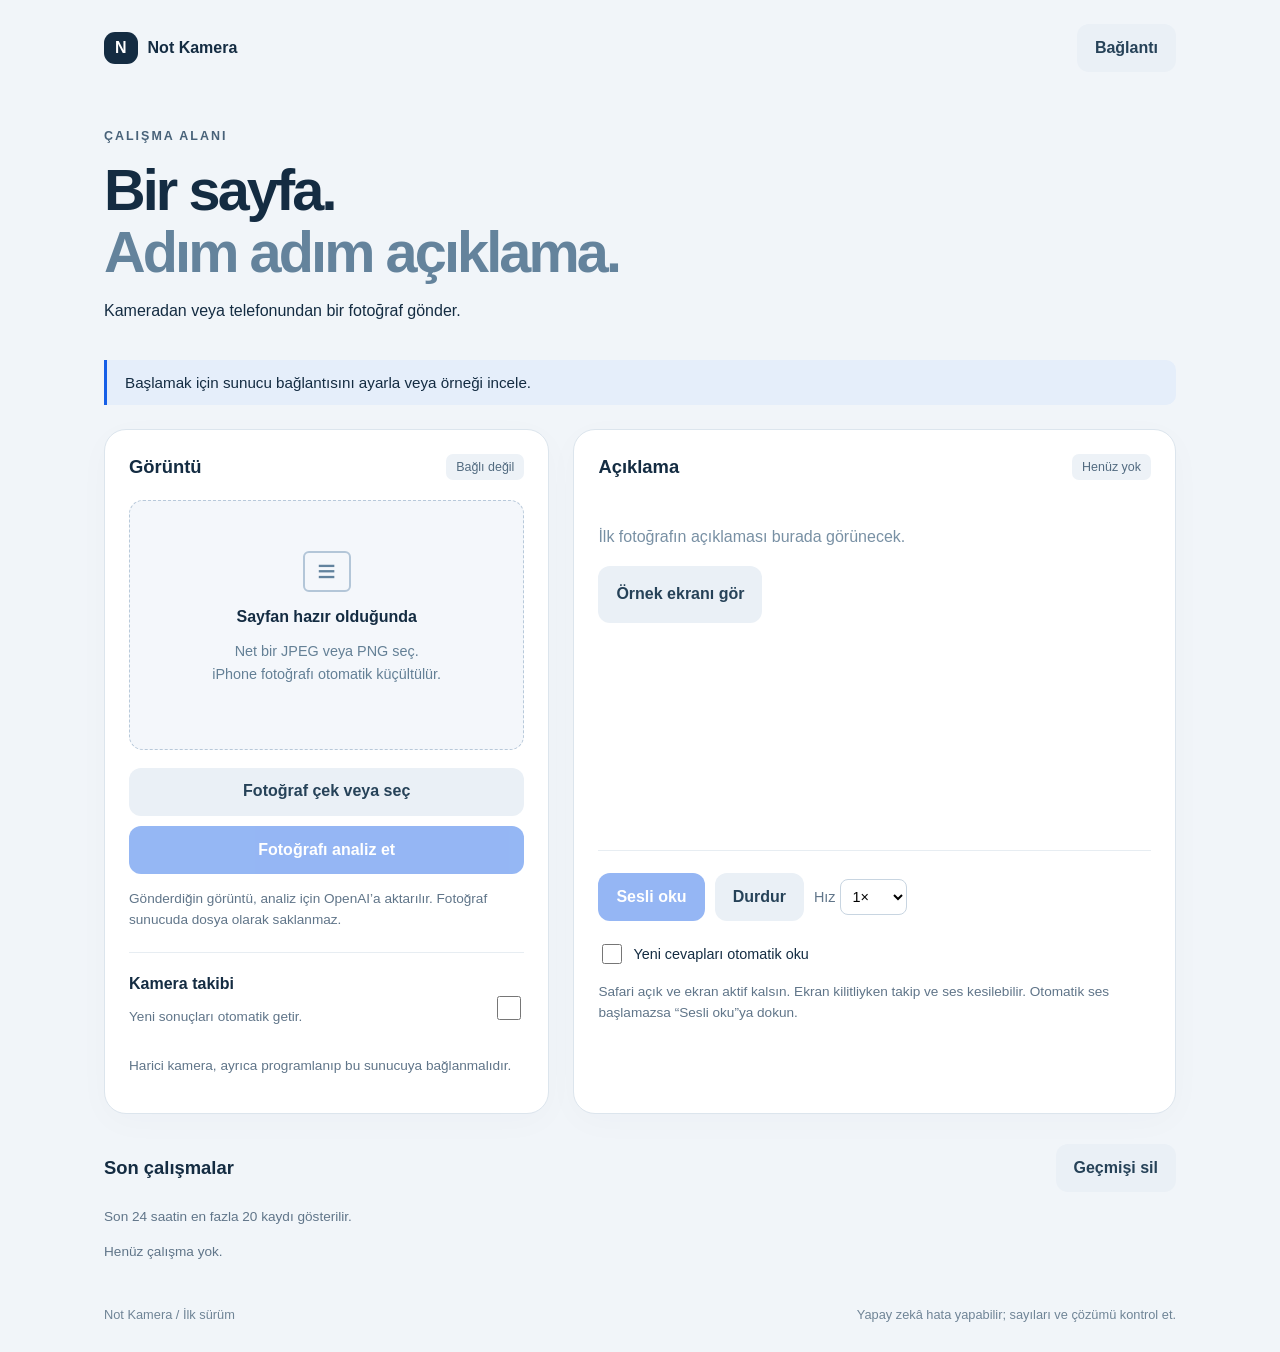
==== web/index.html @ 23bf0713 "Add OpenAI photo analysis and local e-paper phone bridge (0.2.0)" ====
<!doctype html>
<html lang="tr"><head><meta charset="utf-8"><meta name="viewport" content="width=device-width,initial-scale=1,viewport-fit=cover"><meta name="theme-color" content="#142c42"><meta name="apple-mobile-web-app-capable" content="yes"><title>Not Kamera · Çalışma alanı</title><link rel="stylesheet" href="style.css"><script src="app.js" defer></script></head>
<body><header><a class="brand" href="./"><span class="mark">N</span> Not Kamera</a><button id="settingsButton" class="quiet">Bağlantı</button></header>
<main><div class="intro"><span class="eyebrow">ÇALIŞMA ALANI</span><h1>Bir sayfa.<br><span>Adım adım açıklama.</span></h1><p>Kameradan veya telefonundan bir fotoğraf gönder.</p></div>
<div id="notice" role="status" aria-live="polite">Başlamak için sunucu bağlantısını ayarla veya örneği incele.</div>
<div class="grid"><section class="panel source"><div class="sectionhead"><h2>Görüntü</h2><span id="connectionBadge" class="badge">Bağlı değil</span></div><div class="preview" id="preview"><div id="placeholder"><div class="page-icon">≡</div><strong>Sayfan hazır olduğunda</strong><p>Net bir JPEG veya PNG seç.<br>iPhone fotoğrafı otomatik küçültülür.</p></div><img id="photo" alt="Seçilen çalışma sayfası" hidden></div>
<label class="filebutton" for="file">Fotoğraf çek veya seç</label><input id="file" type="file" accept="image/*" hidden><button id="send" disabled>Fotoğrafı analiz et</button><p class="caption">Gönderdiğin görüntü, analiz için OpenAI’a aktarılır. Fotoğraf sunucuda dosya olarak saklanmaz.</p><div class="divider"></div><div class="sectionhead"><div><h3>Kamera takibi</h3><p class="caption">Yeni sonuçları otomatik getir.</p></div><label class="switch"><input id="watch" type="checkbox" aria-label="Kamera sonuçlarını takip et"><span></span></label></div><p class="caption">Harici kamera, ayrıca programlanıp bu sunucuya bağlanmalıdır.</p></section>
<section class="panel result"><div class="sectionhead"><h2>Açıklama</h2><span id="resultBadge" class="badge">Henüz yok</span></div><div id="answer" class="answer" aria-live="polite"><p class="empty">İlk fotoğrafın açıklaması burada görünecek.</p><button class="quiet" id="demo">Örnek ekranı gör</button></div><div class="audio"><button id="speak" disabled>Sesli oku</button><button id="stop" class="quiet">Durdur</button><label>Hız <select id="rate"><option value="0.8">0,8×</option><option value="1" selected>1×</option><option value="1.2">1,2×</option></select></label></div><label class="check"><input id="autoSpeak" type="checkbox"> Yeni cevapları otomatik oku</label><p class="caption">Safari açık ve ekran aktif kalsın. Ekran kilitliyken takip ve ses kesilebilir. Otomatik ses başlamazsa “Sesli oku”ya dokun.</p></section></div>
<section class="history"><div class="sectionhead"><h2>Son çalışmalar</h2><button class="quiet" id="clear">Geçmişi sil</button></div><p class="caption">Son 24 saatin en fazla 20 kaydı gösterilir.</p><div id="historyList"><p class="caption">Henüz çalışma yok.</p></div></section><footer>Not Kamera / İlk sürüm <span>Yapay zekâ hata yapabilir; sayıları ve çözümü kontrol et.</span></footer></main>
<dialog id="settings"><form id="connectForm"><div class="sectionhead"><h2>Sunucu bağlantısı</h2><button type="button" id="close" class="quiet">Kapat</button></div><p>Kurulumdan sonra sana verilen HTTPS sunucu adresini ve uygulama erişim kodunu gir.</p><label>Sunucu adresi<input id="apiUrl" type="url" placeholder="https://api.ornek.com" required autocomplete="url"></label><label>Uygulama erişim kodu<input id="appToken" type="password" minlength="32" required autocomplete="off"></label><p class="caption">Buraya OpenAI API anahtarını yazma. Erişim kodu yalnızca bu sekmenin oturumunda saklanır.</p><button type="submit">Bağlan</button><button type="button" id="disconnect" class="quiet">Bağlantıyı kaldır</button></form></dialog>
</body></html>
---- web/style.css ----
:root{font-family:ui-sans-serif,-apple-system,BlinkMacSystemFont,"Segoe UI",sans-serif;color:#142c42;background:#f1f5f9;font-size:16px;color-scheme:light}*{box-sizing:border-box}body{margin:0}button,input,select{font:inherit}button,.filebutton{cursor:pointer;border:0;border-radius:12px;background:#165fe7;color:white;padding:14px 18px;font-weight:650;min-height:48px}button:disabled{opacity:.45;cursor:not-allowed}button:focus-visible,a:focus-visible,input:focus-visible,select:focus-visible{outline:3px solid #e8ac27;outline-offset:3px}.quiet{background:#eaf0f6;color:#264258}.brand{display:flex;align-items:center;gap:10px;color:inherit;text-decoration:none;font-weight:750}.mark{background:#142c42;color:#fff;padding:7px 11px;border-radius:11px}header{max-width:1120px;margin:auto;display:flex;justify-content:space-between;align-items:center;padding:24px}main{max-width:1120px;margin:auto;padding:12px 24px 30px}.intro{padding:18px 0 20px}.eyebrow{font-size:.78rem;font-weight:750;letter-spacing:.16em;color:#486279}h1{font-size:clamp(2.1rem,5vw,3.6rem);letter-spacing:-.05em;line-height:1.08;margin:15px 0}h1 span{color:#64839c}h2{font-size:1.15rem;margin:0}h3{font-size:1rem;margin:0}p{line-height:1.55}#notice{padding:14px 18px;border-left:3px solid #165fe7;background:#e5eefa;border-radius:0 10px 10px 0;margin-bottom:24px;font-size:.95rem}#notice.error{border-color:#b73535;background:#fff0ef;color:#912c2c}.grid{display:grid;grid-template-columns:.85fr 1.15fr;gap:24px}.panel{background:#fff;border:1px solid #dce5ed;border-radius:22px;padding:24px;box-shadow:0 8px 35px #142c4206}.sectionhead{display:flex;justify-content:space-between;align-items:center;gap:12px;margin-bottom:20px}.badge{font-size:.78rem;padding:6px 10px;border-radius:7px;background:#edf2f7;color:#526b80}.preview{height:250px;background:#f4f7fb;border:1px dashed #b8c9da;border-radius:14px;display:grid;place-items:center;text-align:center;overflow:hidden;margin-bottom:18px}.preview img{width:100%;height:100%;object-fit:contain}#placeholder p{font-size:.9rem;color:#648096}.page-icon{font-size:2rem;border:2px solid #b3c6d8;width:48px;margin:0 auto 16px;border-radius:6px;color:#62839e}.filebutton{display:block;text-align:center;background:#eaf0f6;color:#264258;margin-bottom:10px}#send{width:100%}.caption{font-size:.85rem;color:#607589;line-height:1.55}.divider{height:1px;background:#e7edf2;margin:22px 0}.source .sectionhead:last-of-type{margin-bottom:0}.switch input{width:24px;height:24px;accent-color:#165fe7}.answer{min-height:325px;white-space:pre-wrap;overflow-wrap:anywhere;line-height:1.8}.empty{color:#7890a4;white-space:normal;margin-top:45px}.audio{display:flex;gap:10px;align-items:center;flex-wrap:wrap;padding-top:22px;border-top:1px solid #e7edf2}.audio label{font-size:.9rem;color:#607589}.audio select{padding:8px;border:1px solid #c8d5e1;border-radius:8px;background:white}.check{display:flex;align-items:center;gap:8px;margin-top:20px;font-size:.9rem}.check input{width:20px;height:20px;accent-color:#165fe7}.history{margin-top:30px}.history .sectionhead{margin-bottom:5px}.history-item{width:100%;display:flex;justify-content:space-between;gap:16px;text-align:left;background:white;color:#264258;border:1px solid #dce5ed;margin:10px 0;font-weight:500}.history-item span{white-space:nowrap;color:#607589;font-size:.85rem}footer{display:flex;justify-content:space-between;gap:20px;padding-top:32px;color:#6f8496;font-size:.8rem}dialog{width:min(92vw,480px);border:1px solid #dce5ed;border-radius:20px;padding:25px;color:#142c42}dialog::backdrop{background:#142c4266}dialog label{display:block;margin:18px 0}dialog input{display:block;width:100%;margin-top:8px;border:1px solid #bbcbd9;border-radius:10px;padding:14px}dialog p{font-size:.9rem}dialog form>button{margin:5px 0}body:has(dialog[open]){overflow:hidden}@media(max-width:700px){header{padding:18px}main{padding:5px 16px 28px}.grid{grid-template-columns:1fr;gap:16px}.panel{padding:20px}.intro{padding-top:10px}.preview{height:200px}.answer{min-height:180px}footer{flex-direction:column;gap:8px}.history-item{flex-direction:column;gap:6px}h1{font-size:2.35rem}}@media(prefers-reduced-motion:no-preference){button{transition:background .15s}}[hidden]{display:none!important}
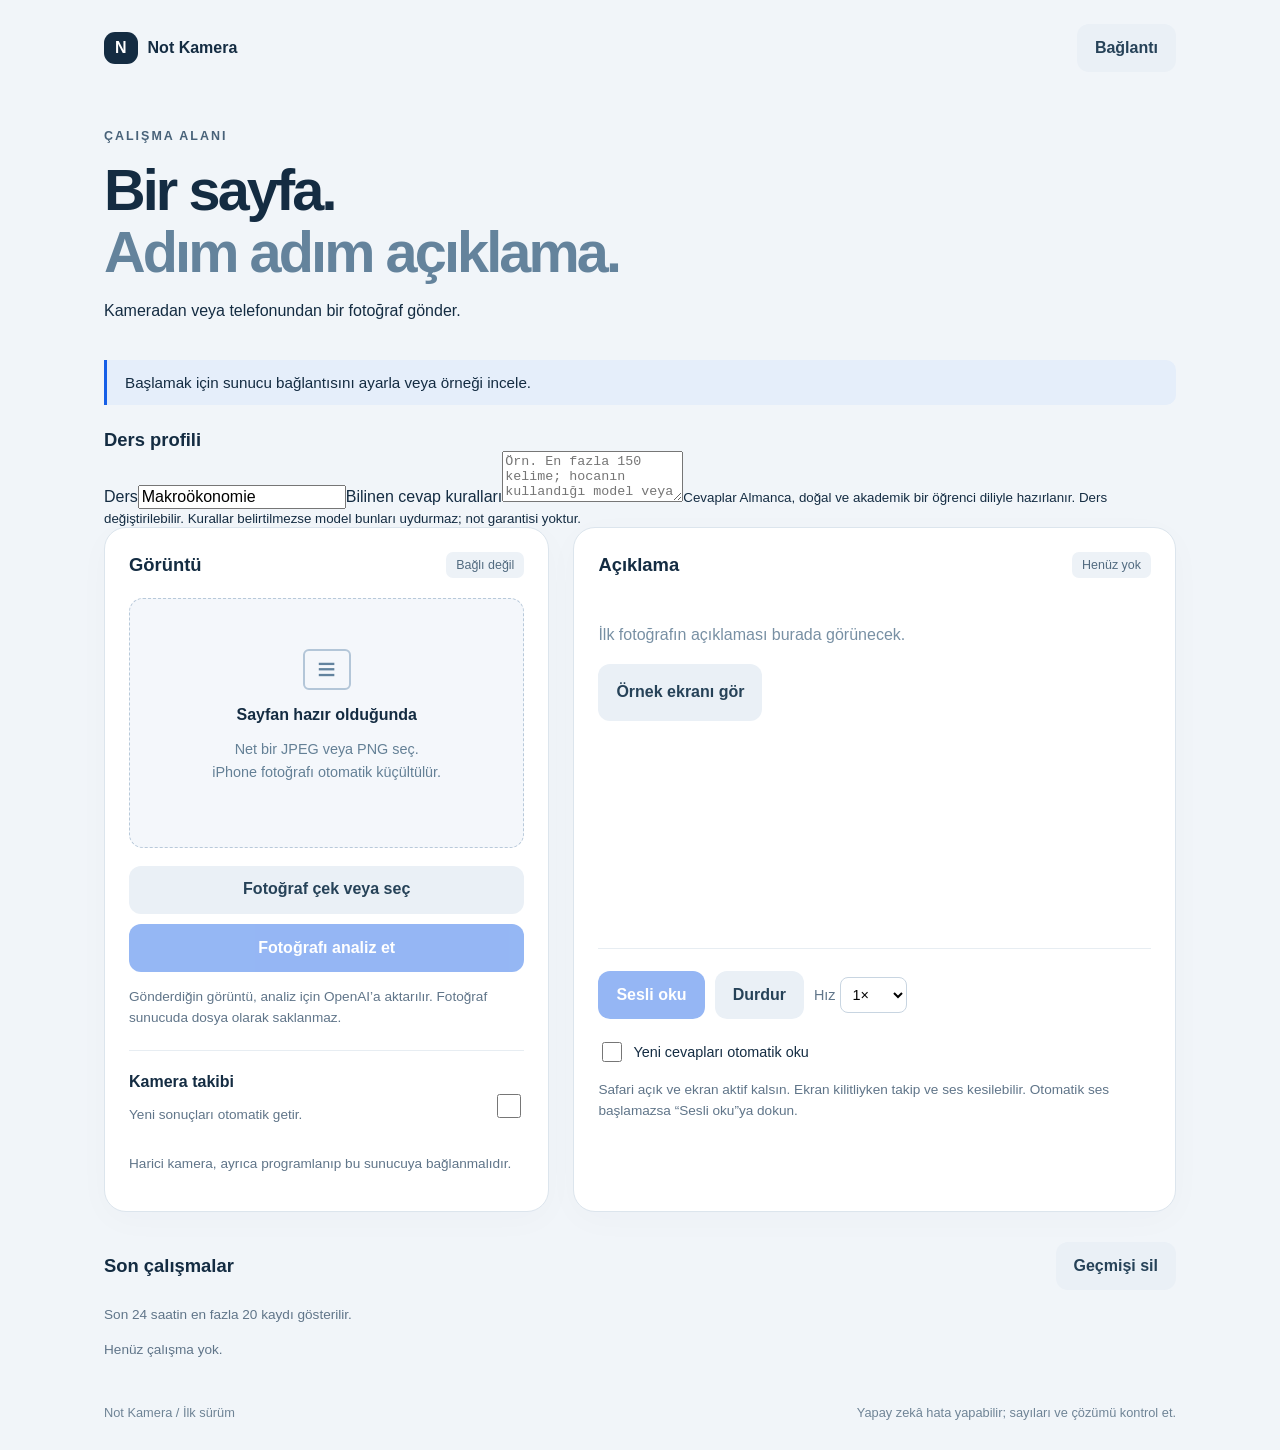
==== commit e8590cd8: "Add reusable German course profiles and numbered answers (0.2.1)" ====
--- a/web/index.html
+++ b/web/index.html
@@ -3,7 +3,7 @@
 <body><header><a class="brand" href="./"><span class="mark">N</span> Not Kamera</a><button id="settingsButton" class="quiet">Bağlantı</button></header>
 <main><div class="intro"><span class="eyebrow">ÇALIŞMA ALANI</span><h1>Bir sayfa.<br><span>Adım adım açıklama.</span></h1><p>Kameradan veya telefonundan bir fotoğraf gönder.</p></div>
 <div id="notice" role="status" aria-live="polite">Başlamak için sunucu bağlantısını ayarla veya örneği incele.</div>
-<div class="grid"><section class="panel source"><div class="sectionhead"><h2>Görüntü</h2><span id="connectionBadge" class="badge">Bağlı değil</span></div><div class="preview" id="preview"><div id="placeholder"><div class="page-icon">≡</div><strong>Sayfan hazır olduğunda</strong><p>Net bir JPEG veya PNG seç.<br>iPhone fotoğrafı otomatik küçültülür.</p></div><img id="photo" alt="Seçilen çalışma sayfası" hidden></div>
+<section><h2>Ders profili</h2><label>Ders<input id="course" value="Makroökonomie" maxlength="120" placeholder="Örn. Statistik, Mikroökonomie"></label><label>Bilinen cevap kuralları<textarea id="rules" maxlength="1000" rows="3" placeholder="Örn. En fazla 150 kelime; hocanın kullandığı model veya gösterim"></textarea></label><small>Cevaplar Almanca, doğal ve akademik bir öğrenci diliyle hazırlanır. Ders değiştirilebilir. Kurallar belirtilmezse model bunları uydurmaz; not garantisi yoktur.</small></section><div class="grid"><section class="panel source"><div class="sectionhead"><h2>Görüntü</h2><span id="connectionBadge" class="badge">Bağlı değil</span></div><div class="preview" id="preview"><div id="placeholder"><div class="page-icon">≡</div><strong>Sayfan hazır olduğunda</strong><p>Net bir JPEG veya PNG seç.<br>iPhone fotoğrafı otomatik küçültülür.</p></div><img id="photo" alt="Seçilen çalışma sayfası" hidden></div>
 <label class="filebutton" for="file">Fotoğraf çek veya seç</label><input id="file" type="file" accept="image/*" hidden><button id="send" disabled>Fotoğrafı analiz et</button><p class="caption">Gönderdiğin görüntü, analiz için OpenAI’a aktarılır. Fotoğraf sunucuda dosya olarak saklanmaz.</p><div class="divider"></div><div class="sectionhead"><div><h3>Kamera takibi</h3><p class="caption">Yeni sonuçları otomatik getir.</p></div><label class="switch"><input id="watch" type="checkbox" aria-label="Kamera sonuçlarını takip et"><span></span></label></div><p class="caption">Harici kamera, ayrıca programlanıp bu sunucuya bağlanmalıdır.</p></section>
 <section class="panel result"><div class="sectionhead"><h2>Açıklama</h2><span id="resultBadge" class="badge">Henüz yok</span></div><div id="answer" class="answer" aria-live="polite"><p class="empty">İlk fotoğrafın açıklaması burada görünecek.</p><button class="quiet" id="demo">Örnek ekranı gör</button></div><div class="audio"><button id="speak" disabled>Sesli oku</button><button id="stop" class="quiet">Durdur</button><label>Hız <select id="rate"><option value="0.8">0,8×</option><option value="1" selected>1×</option><option value="1.2">1,2×</option></select></label></div><label class="check"><input id="autoSpeak" type="checkbox"> Yeni cevapları otomatik oku</label><p class="caption">Safari açık ve ekran aktif kalsın. Ekran kilitliyken takip ve ses kesilebilir. Otomatik ses başlamazsa “Sesli oku”ya dokun.</p></section></div>
 <section class="history"><div class="sectionhead"><h2>Son çalışmalar</h2><button class="quiet" id="clear">Geçmişi sil</button></div><p class="caption">Son 24 saatin en fazla 20 kaydı gösterilir.</p><div id="historyList"><p class="caption">Henüz çalışma yok.</p></div></section><footer>Not Kamera / İlk sürüm <span>Yapay zekâ hata yapabilir; sayıları ve çözümü kontrol et.</span></footer></main>
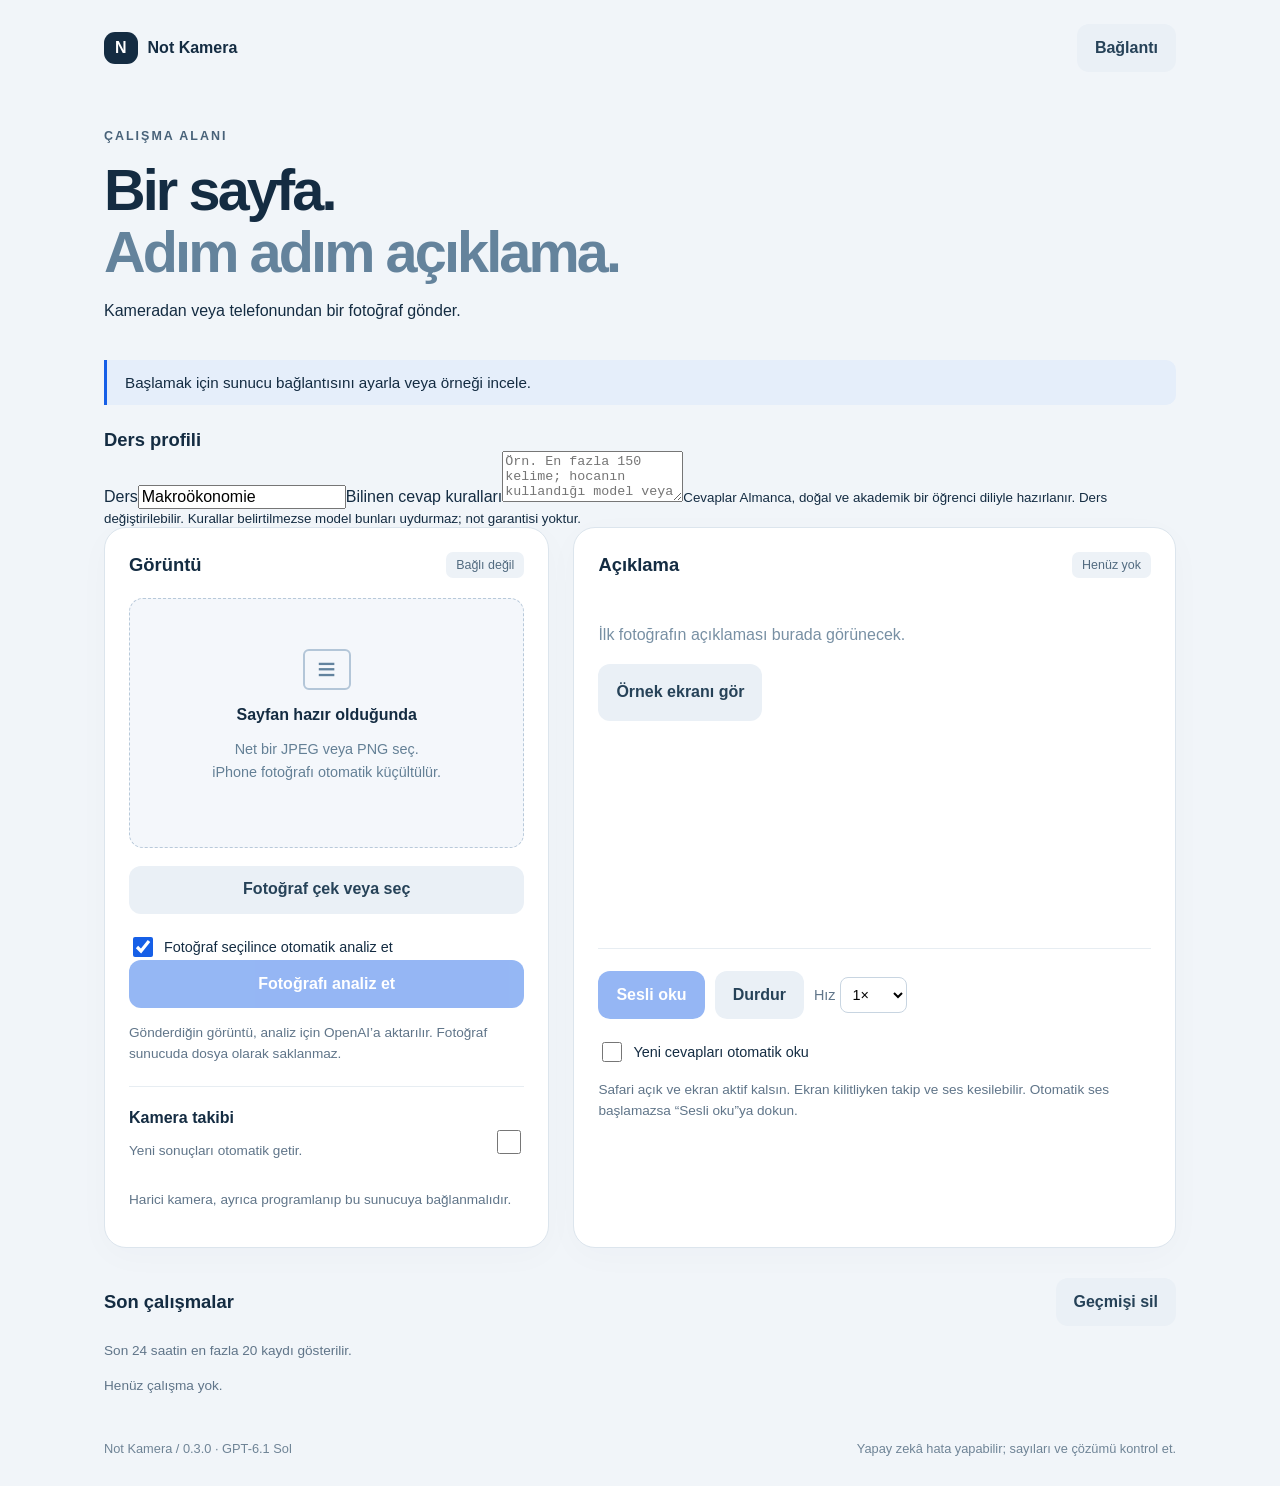
==== commit e0337ba9: "Deploy Supabase photo analysis and e-paper workflow v0.3.0" ====
--- a/web/index.html
+++ b/web/index.html
@@ -4,8 +4,8 @@
 <main><div class="intro"><span class="eyebrow">ÇALIŞMA ALANI</span><h1>Bir sayfa.<br><span>Adım adım açıklama.</span></h1><p>Kameradan veya telefonundan bir fotoğraf gönder.</p></div>
 <div id="notice" role="status" aria-live="polite">Başlamak için sunucu bağlantısını ayarla veya örneği incele.</div>
 <section><h2>Ders profili</h2><label>Ders<input id="course" value="Makroökonomie" maxlength="120" placeholder="Örn. Statistik, Mikroökonomie"></label><label>Bilinen cevap kuralları<textarea id="rules" maxlength="1000" rows="3" placeholder="Örn. En fazla 150 kelime; hocanın kullandığı model veya gösterim"></textarea></label><small>Cevaplar Almanca, doğal ve akademik bir öğrenci diliyle hazırlanır. Ders değiştirilebilir. Kurallar belirtilmezse model bunları uydurmaz; not garantisi yoktur.</small></section><div class="grid"><section class="panel source"><div class="sectionhead"><h2>Görüntü</h2><span id="connectionBadge" class="badge">Bağlı değil</span></div><div class="preview" id="preview"><div id="placeholder"><div class="page-icon">≡</div><strong>Sayfan hazır olduğunda</strong><p>Net bir JPEG veya PNG seç.<br>iPhone fotoğrafı otomatik küçültülür.</p></div><img id="photo" alt="Seçilen çalışma sayfası" hidden></div>
-<label class="filebutton" for="file">Fotoğraf çek veya seç</label><input id="file" type="file" accept="image/*" hidden><button id="send" disabled>Fotoğrafı analiz et</button><p class="caption">Gönderdiğin görüntü, analiz için OpenAI’a aktarılır. Fotoğraf sunucuda dosya olarak saklanmaz.</p><div class="divider"></div><div class="sectionhead"><div><h3>Kamera takibi</h3><p class="caption">Yeni sonuçları otomatik getir.</p></div><label class="switch"><input id="watch" type="checkbox" aria-label="Kamera sonuçlarını takip et"><span></span></label></div><p class="caption">Harici kamera, ayrıca programlanıp bu sunucuya bağlanmalıdır.</p></section>
+<label class="filebutton" for="file">Fotoğraf çek veya seç</label><input id="file" type="file" accept="image/*" capture="environment" hidden><label class="check"><input id="autoAnalyze" type="checkbox" checked> Fotoğraf seçilince otomatik analiz et</label><button id="send" disabled>Fotoğrafı analiz et</button><p class="caption">Gönderdiğin görüntü, analiz için OpenAI’a aktarılır. Fotoğraf sunucuda dosya olarak saklanmaz.</p><div class="divider"></div><div class="sectionhead"><div><h3>Kamera takibi</h3><p class="caption">Yeni sonuçları otomatik getir.</p></div><label class="switch"><input id="watch" type="checkbox" aria-label="Kamera sonuçlarını takip et"><span></span></label></div><p class="caption">Harici kamera, ayrıca programlanıp bu sunucuya bağlanmalıdır.</p></section>
 <section class="panel result"><div class="sectionhead"><h2>Açıklama</h2><span id="resultBadge" class="badge">Henüz yok</span></div><div id="answer" class="answer" aria-live="polite"><p class="empty">İlk fotoğrafın açıklaması burada görünecek.</p><button class="quiet" id="demo">Örnek ekranı gör</button></div><div class="audio"><button id="speak" disabled>Sesli oku</button><button id="stop" class="quiet">Durdur</button><label>Hız <select id="rate"><option value="0.8">0,8×</option><option value="1" selected>1×</option><option value="1.2">1,2×</option></select></label></div><label class="check"><input id="autoSpeak" type="checkbox"> Yeni cevapları otomatik oku</label><p class="caption">Safari açık ve ekran aktif kalsın. Ekran kilitliyken takip ve ses kesilebilir. Otomatik ses başlamazsa “Sesli oku”ya dokun.</p></section></div>
-<section class="history"><div class="sectionhead"><h2>Son çalışmalar</h2><button class="quiet" id="clear">Geçmişi sil</button></div><p class="caption">Son 24 saatin en fazla 20 kaydı gösterilir.</p><div id="historyList"><p class="caption">Henüz çalışma yok.</p></div></section><footer>Not Kamera / İlk sürüm <span>Yapay zekâ hata yapabilir; sayıları ve çözümü kontrol et.</span></footer></main>
-<dialog id="settings"><form id="connectForm"><div class="sectionhead"><h2>Sunucu bağlantısı</h2><button type="button" id="close" class="quiet">Kapat</button></div><p>Kurulumdan sonra sana verilen HTTPS sunucu adresini ve uygulama erişim kodunu gir.</p><label>Sunucu adresi<input id="apiUrl" type="url" placeholder="https://api.ornek.com" required autocomplete="url"></label><label>Uygulama erişim kodu<input id="appToken" type="password" minlength="32" required autocomplete="off"></label><p class="caption">Buraya OpenAI API anahtarını yazma. Erişim kodu yalnızca bu sekmenin oturumunda saklanır.</p><button type="submit">Bağlan</button><button type="button" id="disconnect" class="quiet">Bağlantıyı kaldır</button></form></dialog>
+<section class="history"><div class="sectionhead"><h2>Son çalışmalar</h2><button class="quiet" id="clear">Geçmişi sil</button></div><p class="caption">Son 24 saatin en fazla 20 kaydı gösterilir.</p><div id="historyList"><p class="caption">Henüz çalışma yok.</p></div></section><footer>Not Kamera / 0.3.0 · GPT-6.1 Sol <span>Yapay zekâ hata yapabilir; sayıları ve çözümü kontrol et.</span></footer></main>
+<dialog id="settings"><form id="connectForm"><div class="sectionhead"><h2>Sunucu bağlantısı</h2><button type="button" id="close" class="quiet">Kapat</button></div><p>Supabase analiz adresi hazırdır. Kendi uygulama erişim kodunu gir; OpenAI modeli GPT-6.1 Sol olarak sabittir.</p><label>Sunucu adresi<input id="apiUrl" type="url" placeholder="https://api.ornek.com" required autocomplete="url"></label><label>Uygulama erişim kodu<input id="appToken" type="password" minlength="32" required autocomplete="off"></label><label>Cihazın yerel adresi<input id="deviceUrl" type="url" placeholder="http://192.168.1.50" autocomplete="off"></label><button type="button" id="openDevice" class="quiet">Cihazın fotoğraf sayfasını aç</button><p class="caption">Cihazda 0.3.0 gerekir. BOOT’a uzun basıp Wi-Fi IP adresini gör; telefon ve cihaz aynı ağa erişsin. Açılan cihaz sayfası cevabı otomatik ekrana gönderir.</p><p class="caption">Buraya OpenAI API anahtarını yazma. Erişim kodu yalnızca bu sekmenin oturumunda saklanır.</p><button type="submit">Bağlan</button><button type="button" id="disconnect" class="quiet">Bağlantıyı kaldır</button></form></dialog>
 </body></html>
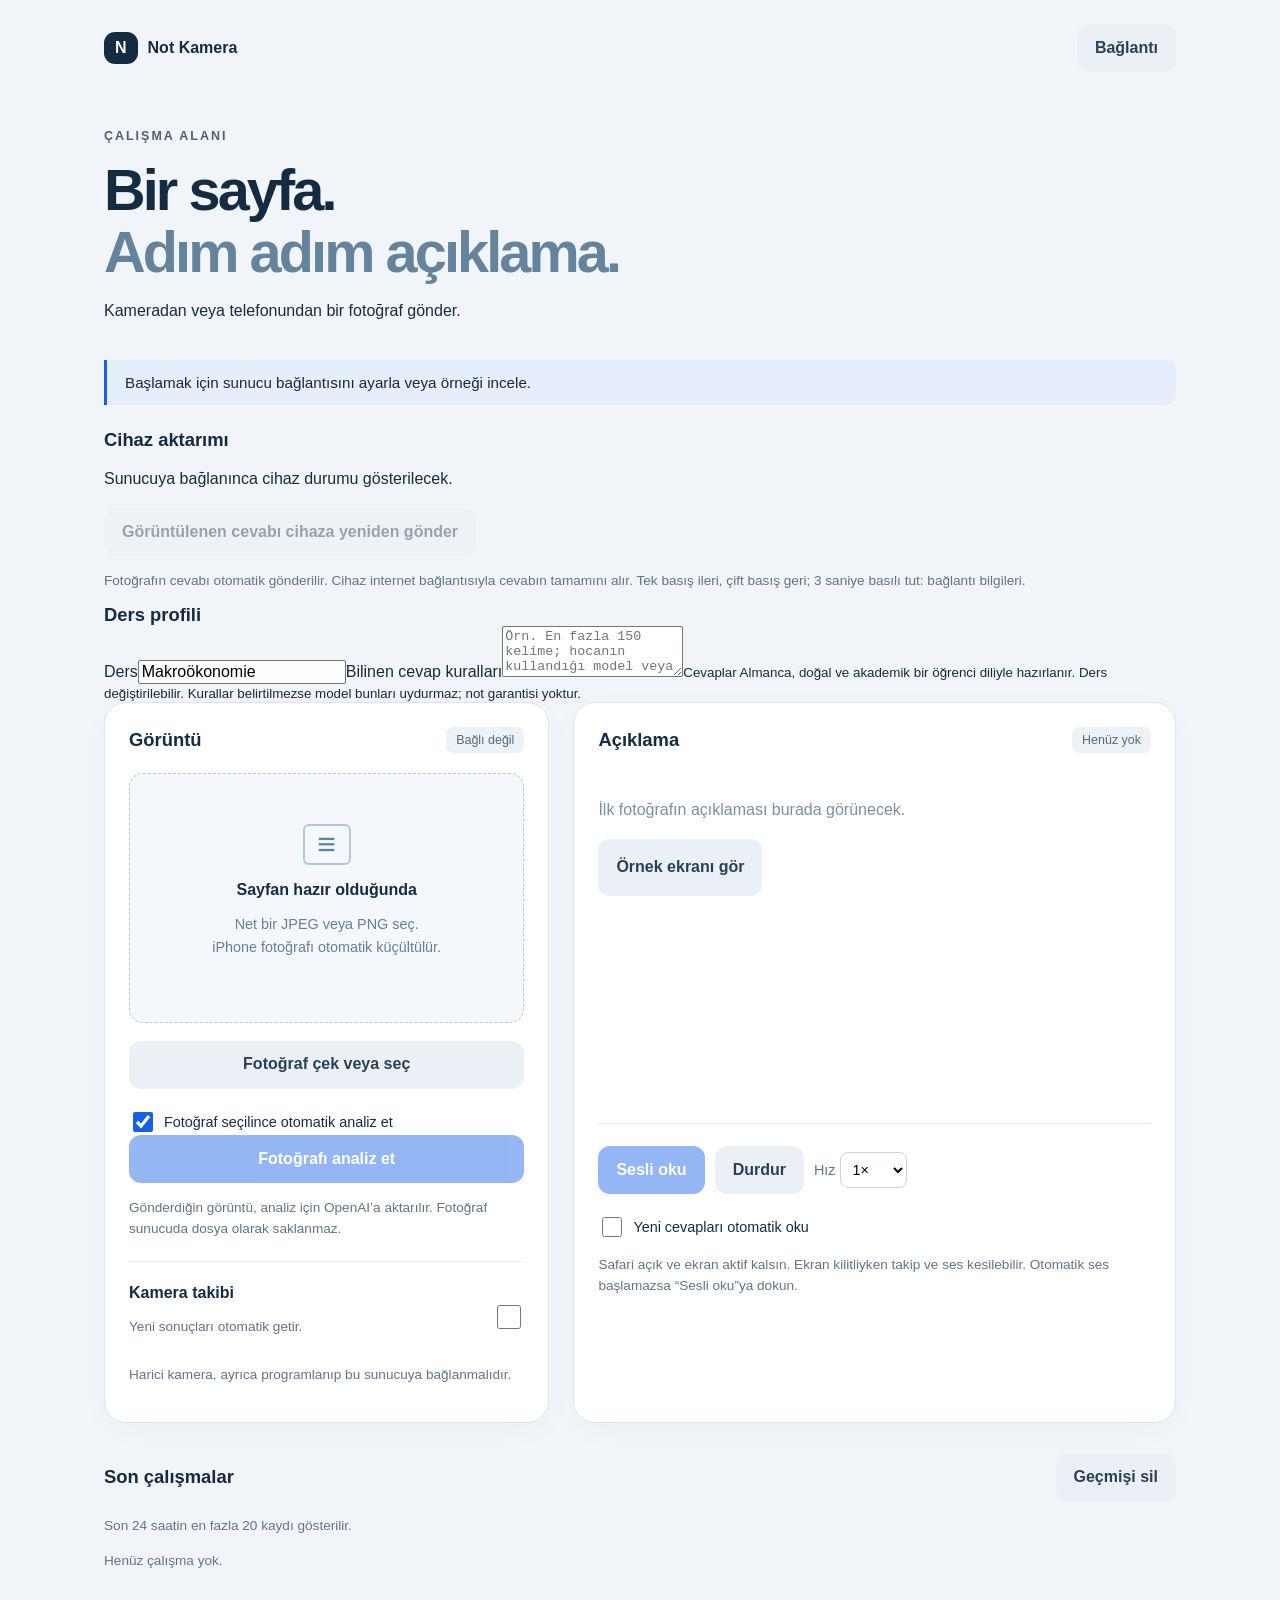
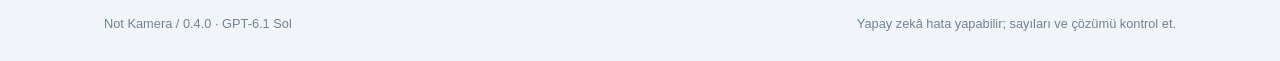
==== commit 7dead37a: "Send complete answers directly to e-paper and add bidirectional BOOT navigation" ====
--- a/web/index.html
+++ b/web/index.html
@@ -1,11 +1,11 @@
 <!doctype html>
-<html lang="tr"><head><meta charset="utf-8"><meta name="viewport" content="width=device-width,initial-scale=1,viewport-fit=cover"><meta name="theme-color" content="#142c42"><meta name="apple-mobile-web-app-capable" content="yes"><title>Not Kamera · Çalışma alanı</title><link rel="stylesheet" href="style.css"><script src="app.js" defer></script></head>
+<html lang="tr"><head><meta charset="utf-8"><meta name="viewport" content="width=device-width,initial-scale=1,viewport-fit=cover"><meta name="theme-color" content="#142c42"><meta name="apple-mobile-web-app-capable" content="yes"><title>Not Kamera · Çalışma alanı</title><link rel="stylesheet" href="style.css"><script src="app.js?v=0.4.0" defer></script></head>
 <body><header><a class="brand" href="./"><span class="mark">N</span> Not Kamera</a><button id="settingsButton" class="quiet">Bağlantı</button></header>
 <main><div class="intro"><span class="eyebrow">ÇALIŞMA ALANI</span><h1>Bir sayfa.<br><span>Adım adım açıklama.</span></h1><p>Kameradan veya telefonundan bir fotoğraf gönder.</p></div>
 <div id="notice" role="status" aria-live="polite">Başlamak için sunucu bağlantısını ayarla veya örneği incele.</div>
-<section><h2>Ders profili</h2><label>Ders<input id="course" value="Makroökonomie" maxlength="120" placeholder="Örn. Statistik, Mikroökonomie"></label><label>Bilinen cevap kuralları<textarea id="rules" maxlength="1000" rows="3" placeholder="Örn. En fazla 150 kelime; hocanın kullandığı model veya gösterim"></textarea></label><small>Cevaplar Almanca, doğal ve akademik bir öğrenci diliyle hazırlanır. Ders değiştirilebilir. Kurallar belirtilmezse model bunları uydurmaz; not garantisi yoktur.</small></section><div class="grid"><section class="panel source"><div class="sectionhead"><h2>Görüntü</h2><span id="connectionBadge" class="badge">Bağlı değil</span></div><div class="preview" id="preview"><div id="placeholder"><div class="page-icon">≡</div><strong>Sayfan hazır olduğunda</strong><p>Net bir JPEG veya PNG seç.<br>iPhone fotoğrafı otomatik küçültülür.</p></div><img id="photo" alt="Seçilen çalışma sayfası" hidden></div>
+<section><h2>Cihaz aktarımı</h2><p id="deviceStatus" role="status">Sunucuya bağlanınca cihaz durumu gösterilecek.</p><button id="sendDevice" class="quiet" disabled>Görüntülenen cevabı cihaza yeniden gönder</button><p class="caption">Fotoğrafın cevabı otomatik gönderilir. Cihaz internet bağlantısıyla cevabın tamamını alır. Tek basış ileri, çift basış geri; 3 saniye basılı tut: bağlantı bilgileri.</p></section><section><h2>Ders profili</h2><label>Ders<input id="course" value="Makroökonomie" maxlength="120" placeholder="Örn. Statistik, Mikroökonomie"></label><label>Bilinen cevap kuralları<textarea id="rules" maxlength="1000" rows="3" placeholder="Örn. En fazla 150 kelime; hocanın kullandığı model veya gösterim"></textarea></label><small>Cevaplar Almanca, doğal ve akademik bir öğrenci diliyle hazırlanır. Ders değiştirilebilir. Kurallar belirtilmezse model bunları uydurmaz; not garantisi yoktur.</small></section><div class="grid"><section class="panel source"><div class="sectionhead"><h2>Görüntü</h2><span id="connectionBadge" class="badge">Bağlı değil</span></div><div class="preview" id="preview"><div id="placeholder"><div class="page-icon">≡</div><strong>Sayfan hazır olduğunda</strong><p>Net bir JPEG veya PNG seç.<br>iPhone fotoğrafı otomatik küçültülür.</p></div><img id="photo" alt="Seçilen çalışma sayfası" hidden></div>
 <label class="filebutton" for="file">Fotoğraf çek veya seç</label><input id="file" type="file" accept="image/*" capture="environment" hidden><label class="check"><input id="autoAnalyze" type="checkbox" checked> Fotoğraf seçilince otomatik analiz et</label><button id="send" disabled>Fotoğrafı analiz et</button><p class="caption">Gönderdiğin görüntü, analiz için OpenAI’a aktarılır. Fotoğraf sunucuda dosya olarak saklanmaz.</p><div class="divider"></div><div class="sectionhead"><div><h3>Kamera takibi</h3><p class="caption">Yeni sonuçları otomatik getir.</p></div><label class="switch"><input id="watch" type="checkbox" aria-label="Kamera sonuçlarını takip et"><span></span></label></div><p class="caption">Harici kamera, ayrıca programlanıp bu sunucuya bağlanmalıdır.</p></section>
 <section class="panel result"><div class="sectionhead"><h2>Açıklama</h2><span id="resultBadge" class="badge">Henüz yok</span></div><div id="answer" class="answer" aria-live="polite"><p class="empty">İlk fotoğrafın açıklaması burada görünecek.</p><button class="quiet" id="demo">Örnek ekranı gör</button></div><div class="audio"><button id="speak" disabled>Sesli oku</button><button id="stop" class="quiet">Durdur</button><label>Hız <select id="rate"><option value="0.8">0,8×</option><option value="1" selected>1×</option><option value="1.2">1,2×</option></select></label></div><label class="check"><input id="autoSpeak" type="checkbox"> Yeni cevapları otomatik oku</label><p class="caption">Safari açık ve ekran aktif kalsın. Ekran kilitliyken takip ve ses kesilebilir. Otomatik ses başlamazsa “Sesli oku”ya dokun.</p></section></div>
-<section class="history"><div class="sectionhead"><h2>Son çalışmalar</h2><button class="quiet" id="clear">Geçmişi sil</button></div><p class="caption">Son 24 saatin en fazla 20 kaydı gösterilir.</p><div id="historyList"><p class="caption">Henüz çalışma yok.</p></div></section><footer>Not Kamera / 0.3.0 · GPT-6.1 Sol <span>Yapay zekâ hata yapabilir; sayıları ve çözümü kontrol et.</span></footer></main>
-<dialog id="settings"><form id="connectForm"><div class="sectionhead"><h2>Sunucu bağlantısı</h2><button type="button" id="close" class="quiet">Kapat</button></div><p>Supabase analiz adresi hazırdır. Kendi uygulama erişim kodunu gir; OpenAI modeli GPT-6.1 Sol olarak sabittir.</p><label>Sunucu adresi<input id="apiUrl" type="url" placeholder="https://api.ornek.com" required autocomplete="url"></label><label>Uygulama erişim kodu<input id="appToken" type="password" minlength="32" required autocomplete="off"></label><label>Cihazın yerel adresi<input id="deviceUrl" type="url" placeholder="http://192.168.1.50" autocomplete="off"></label><button type="button" id="openDevice" class="quiet">Cihazın fotoğraf sayfasını aç</button><p class="caption">Cihazda 0.3.0 gerekir. BOOT’a uzun basıp Wi-Fi IP adresini gör; telefon ve cihaz aynı ağa erişsin. Açılan cihaz sayfası cevabı otomatik ekrana gönderir.</p><p class="caption">Buraya OpenAI API anahtarını yazma. Erişim kodu yalnızca bu sekmenin oturumunda saklanır.</p><button type="submit">Bağlan</button><button type="button" id="disconnect" class="quiet">Bağlantıyı kaldır</button></form></dialog>
+<section class="history"><div class="sectionhead"><h2>Son çalışmalar</h2><button class="quiet" id="clear">Geçmişi sil</button></div><p class="caption">Son 24 saatin en fazla 20 kaydı gösterilir.</p><div id="historyList"><p class="caption">Henüz çalışma yok.</p></div></section><footer>Not Kamera / 0.4.0 · GPT-6.1 Sol <span>Yapay zekâ hata yapabilir; sayıları ve çözümü kontrol et.</span></footer></main>
+<dialog id="settings"><form id="connectForm"><div class="sectionhead"><h2>Sunucu bağlantısı</h2><button type="button" id="close" class="quiet">Kapat</button></div><p>Supabase analiz adresi hazırdır. Kendi uygulama erişim kodunu gir; OpenAI modeli GPT-6.1 Sol olarak sabittir.</p><label>Sunucu adresi<input id="apiUrl" type="url" placeholder="https://api.ornek.com" required autocomplete="url"></label><label>Uygulama erişim kodu<input id="appToken" type="password" minlength="32" required autocomplete="off"></label><label>Cihazın yerel adresi<input id="deviceUrl" type="url" placeholder="http://192.168.1.50" autocomplete="off"></label><button type="button" id="openDevice" class="quiet">Cihazı eşleştir</button><p class="caption">Cihazda 0.4.0 gerekir. İlk eşleştirmede telefon ve cihaz aynı ağda olsun. BOOT’a uzun basıp IP adresini gir. Eşleştirmeden sonra bu HTTPS siteden fotoğraf gönderebilirsin; cihaz cevabı kendisi alır.</p><p class="caption">Buraya OpenAI API anahtarını yazma. Erişim kodu yalnızca bu sekmenin oturumunda saklanır.</p><button type="submit">Bağlan</button><button type="button" id="disconnect" class="quiet">Bağlantıyı kaldır</button></form></dialog>
 </body></html>
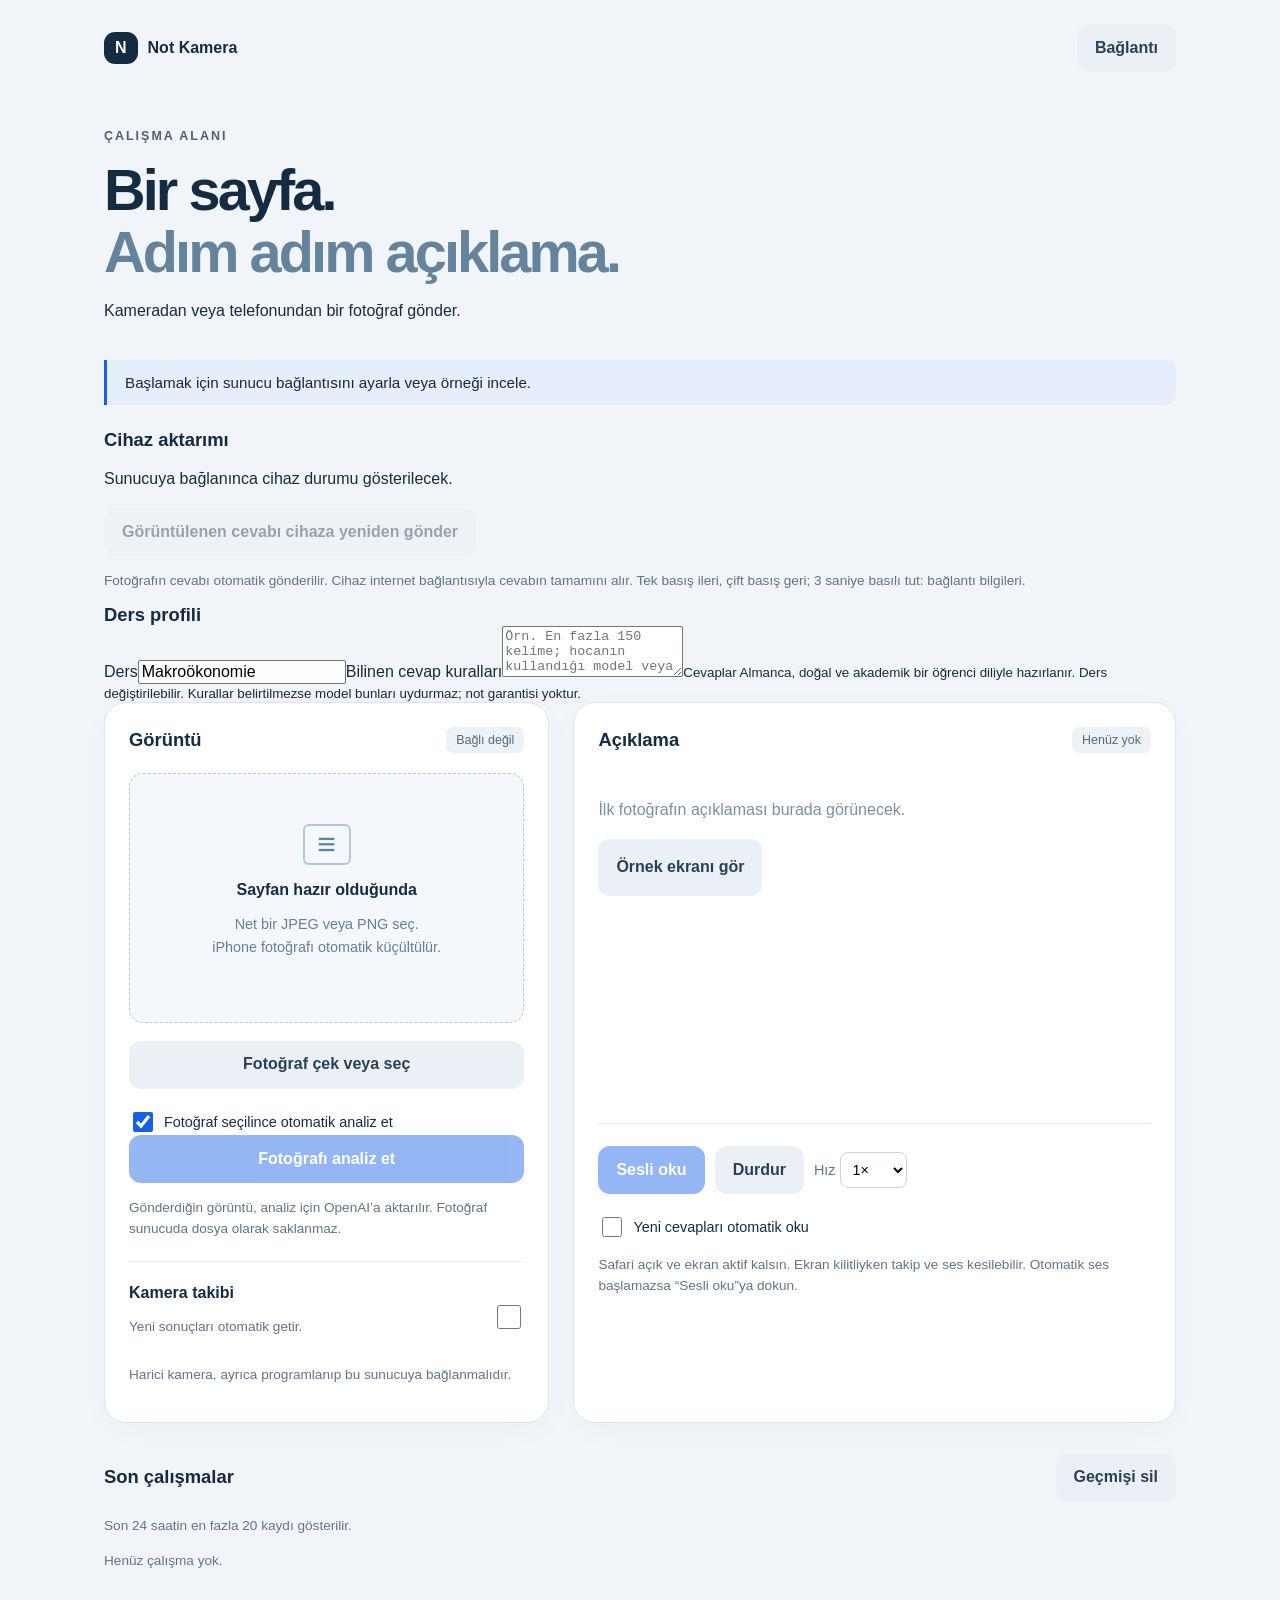
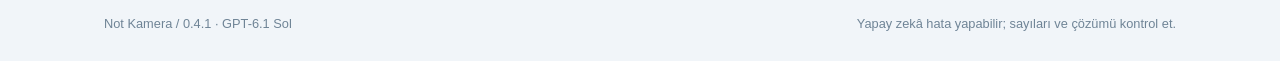
==== commit 90ac2311: "Allow offline device pairing on the NotEkran setup network" ====
--- a/web/index.html
+++ b/web/index.html
@@ -1,11 +1,11 @@
 <!doctype html>
-<html lang="tr"><head><meta charset="utf-8"><meta name="viewport" content="width=device-width,initial-scale=1,viewport-fit=cover"><meta name="theme-color" content="#142c42"><meta name="apple-mobile-web-app-capable" content="yes"><title>Not Kamera · Çalışma alanı</title><link rel="stylesheet" href="style.css"><script src="app.js?v=0.4.0" defer></script></head>
+<html lang="tr"><head><meta charset="utf-8"><meta name="viewport" content="width=device-width,initial-scale=1,viewport-fit=cover"><meta name="theme-color" content="#142c42"><meta name="apple-mobile-web-app-capable" content="yes"><title>Not Kamera · Çalışma alanı</title><link rel="stylesheet" href="style.css"><script src="app.js?v=0.4.1" defer></script></head>
 <body><header><a class="brand" href="./"><span class="mark">N</span> Not Kamera</a><button id="settingsButton" class="quiet">Bağlantı</button></header>
 <main><div class="intro"><span class="eyebrow">ÇALIŞMA ALANI</span><h1>Bir sayfa.<br><span>Adım adım açıklama.</span></h1><p>Kameradan veya telefonundan bir fotoğraf gönder.</p></div>
 <div id="notice" role="status" aria-live="polite">Başlamak için sunucu bağlantısını ayarla veya örneği incele.</div>
 <section><h2>Cihaz aktarımı</h2><p id="deviceStatus" role="status">Sunucuya bağlanınca cihaz durumu gösterilecek.</p><button id="sendDevice" class="quiet" disabled>Görüntülenen cevabı cihaza yeniden gönder</button><p class="caption">Fotoğrafın cevabı otomatik gönderilir. Cihaz internet bağlantısıyla cevabın tamamını alır. Tek basış ileri, çift basış geri; 3 saniye basılı tut: bağlantı bilgileri.</p></section><section><h2>Ders profili</h2><label>Ders<input id="course" value="Makroökonomie" maxlength="120" placeholder="Örn. Statistik, Mikroökonomie"></label><label>Bilinen cevap kuralları<textarea id="rules" maxlength="1000" rows="3" placeholder="Örn. En fazla 150 kelime; hocanın kullandığı model veya gösterim"></textarea></label><small>Cevaplar Almanca, doğal ve akademik bir öğrenci diliyle hazırlanır. Ders değiştirilebilir. Kurallar belirtilmezse model bunları uydurmaz; not garantisi yoktur.</small></section><div class="grid"><section class="panel source"><div class="sectionhead"><h2>Görüntü</h2><span id="connectionBadge" class="badge">Bağlı değil</span></div><div class="preview" id="preview"><div id="placeholder"><div class="page-icon">≡</div><strong>Sayfan hazır olduğunda</strong><p>Net bir JPEG veya PNG seç.<br>iPhone fotoğrafı otomatik küçültülür.</p></div><img id="photo" alt="Seçilen çalışma sayfası" hidden></div>
 <label class="filebutton" for="file">Fotoğraf çek veya seç</label><input id="file" type="file" accept="image/*" capture="environment" hidden><label class="check"><input id="autoAnalyze" type="checkbox" checked> Fotoğraf seçilince otomatik analiz et</label><button id="send" disabled>Fotoğrafı analiz et</button><p class="caption">Gönderdiğin görüntü, analiz için OpenAI’a aktarılır. Fotoğraf sunucuda dosya olarak saklanmaz.</p><div class="divider"></div><div class="sectionhead"><div><h3>Kamera takibi</h3><p class="caption">Yeni sonuçları otomatik getir.</p></div><label class="switch"><input id="watch" type="checkbox" aria-label="Kamera sonuçlarını takip et"><span></span></label></div><p class="caption">Harici kamera, ayrıca programlanıp bu sunucuya bağlanmalıdır.</p></section>
 <section class="panel result"><div class="sectionhead"><h2>Açıklama</h2><span id="resultBadge" class="badge">Henüz yok</span></div><div id="answer" class="answer" aria-live="polite"><p class="empty">İlk fotoğrafın açıklaması burada görünecek.</p><button class="quiet" id="demo">Örnek ekranı gör</button></div><div class="audio"><button id="speak" disabled>Sesli oku</button><button id="stop" class="quiet">Durdur</button><label>Hız <select id="rate"><option value="0.8">0,8×</option><option value="1" selected>1×</option><option value="1.2">1,2×</option></select></label></div><label class="check"><input id="autoSpeak" type="checkbox"> Yeni cevapları otomatik oku</label><p class="caption">Safari açık ve ekran aktif kalsın. Ekran kilitliyken takip ve ses kesilebilir. Otomatik ses başlamazsa “Sesli oku”ya dokun.</p></section></div>
-<section class="history"><div class="sectionhead"><h2>Son çalışmalar</h2><button class="quiet" id="clear">Geçmişi sil</button></div><p class="caption">Son 24 saatin en fazla 20 kaydı gösterilir.</p><div id="historyList"><p class="caption">Henüz çalışma yok.</p></div></section><footer>Not Kamera / 0.4.0 · GPT-6.1 Sol <span>Yapay zekâ hata yapabilir; sayıları ve çözümü kontrol et.</span></footer></main>
-<dialog id="settings"><form id="connectForm"><div class="sectionhead"><h2>Sunucu bağlantısı</h2><button type="button" id="close" class="quiet">Kapat</button></div><p>Supabase analiz adresi hazırdır. Kendi uygulama erişim kodunu gir; OpenAI modeli GPT-6.1 Sol olarak sabittir.</p><label>Sunucu adresi<input id="apiUrl" type="url" placeholder="https://api.ornek.com" required autocomplete="url"></label><label>Uygulama erişim kodu<input id="appToken" type="password" minlength="32" required autocomplete="off"></label><label>Cihazın yerel adresi<input id="deviceUrl" type="url" placeholder="http://192.168.1.50" autocomplete="off"></label><button type="button" id="openDevice" class="quiet">Cihazı eşleştir</button><p class="caption">Cihazda 0.4.0 gerekir. İlk eşleştirmede telefon ve cihaz aynı ağda olsun. BOOT’a uzun basıp IP adresini gir. Eşleştirmeden sonra bu HTTPS siteden fotoğraf gönderebilirsin; cihaz cevabı kendisi alır.</p><p class="caption">Buraya OpenAI API anahtarını yazma. Erişim kodu yalnızca bu sekmenin oturumunda saklanır.</p><button type="submit">Bağlan</button><button type="button" id="disconnect" class="quiet">Bağlantıyı kaldır</button></form></dialog>
+<section class="history"><div class="sectionhead"><h2>Son çalışmalar</h2><button class="quiet" id="clear">Geçmişi sil</button></div><p class="caption">Son 24 saatin en fazla 20 kaydı gösterilir.</p><div id="historyList"><p class="caption">Henüz çalışma yok.</p></div></section><footer>Not Kamera / 0.4.1 · GPT-6.1 Sol <span>Yapay zekâ hata yapabilir; sayıları ve çözümü kontrol et.</span></footer></main>
+<dialog id="settings"><form id="connectForm"><div class="sectionhead"><h2>Sunucu bağlantısı</h2><button type="button" id="close" class="quiet">Kapat</button></div><p>Supabase analiz adresi hazırdır. Kendi uygulama erişim kodunu gir; OpenAI modeli GPT-6.1 Sol olarak sabittir.</p><label>Sunucu adresi<input id="apiUrl" type="url" placeholder="https://api.ornek.com" required autocomplete="url"></label><label>Uygulama erişim kodu<input id="appToken" type="password" minlength="32" required autocomplete="off"></label><label>Cihazın yerel adresi<input id="deviceUrl" type="url" placeholder="http://192.168.1.50" autocomplete="off"></label><button type="button" id="openDevice" class="quiet">Cihazı eşleştir</button><p class="caption">Cihazda 0.4.1 gerekir. İlk eşleştirmede telefon ve cihaz aynı ağda olsun. BOOT’a uzun basıp IP adresini gir. Eşleştirmeden sonra bu HTTPS siteden fotoğraf gönderebilirsin; cihaz cevabı kendisi alır.</p><p class="caption">Buraya OpenAI API anahtarını yazma. Erişim kodu yalnızca bu sekmenin oturumunda saklanır.</p><button type="submit">Bağlan</button><button type="button" id="disconnect" class="quiet">Bağlantıyı kaldır</button></form></dialog>
 </body></html>
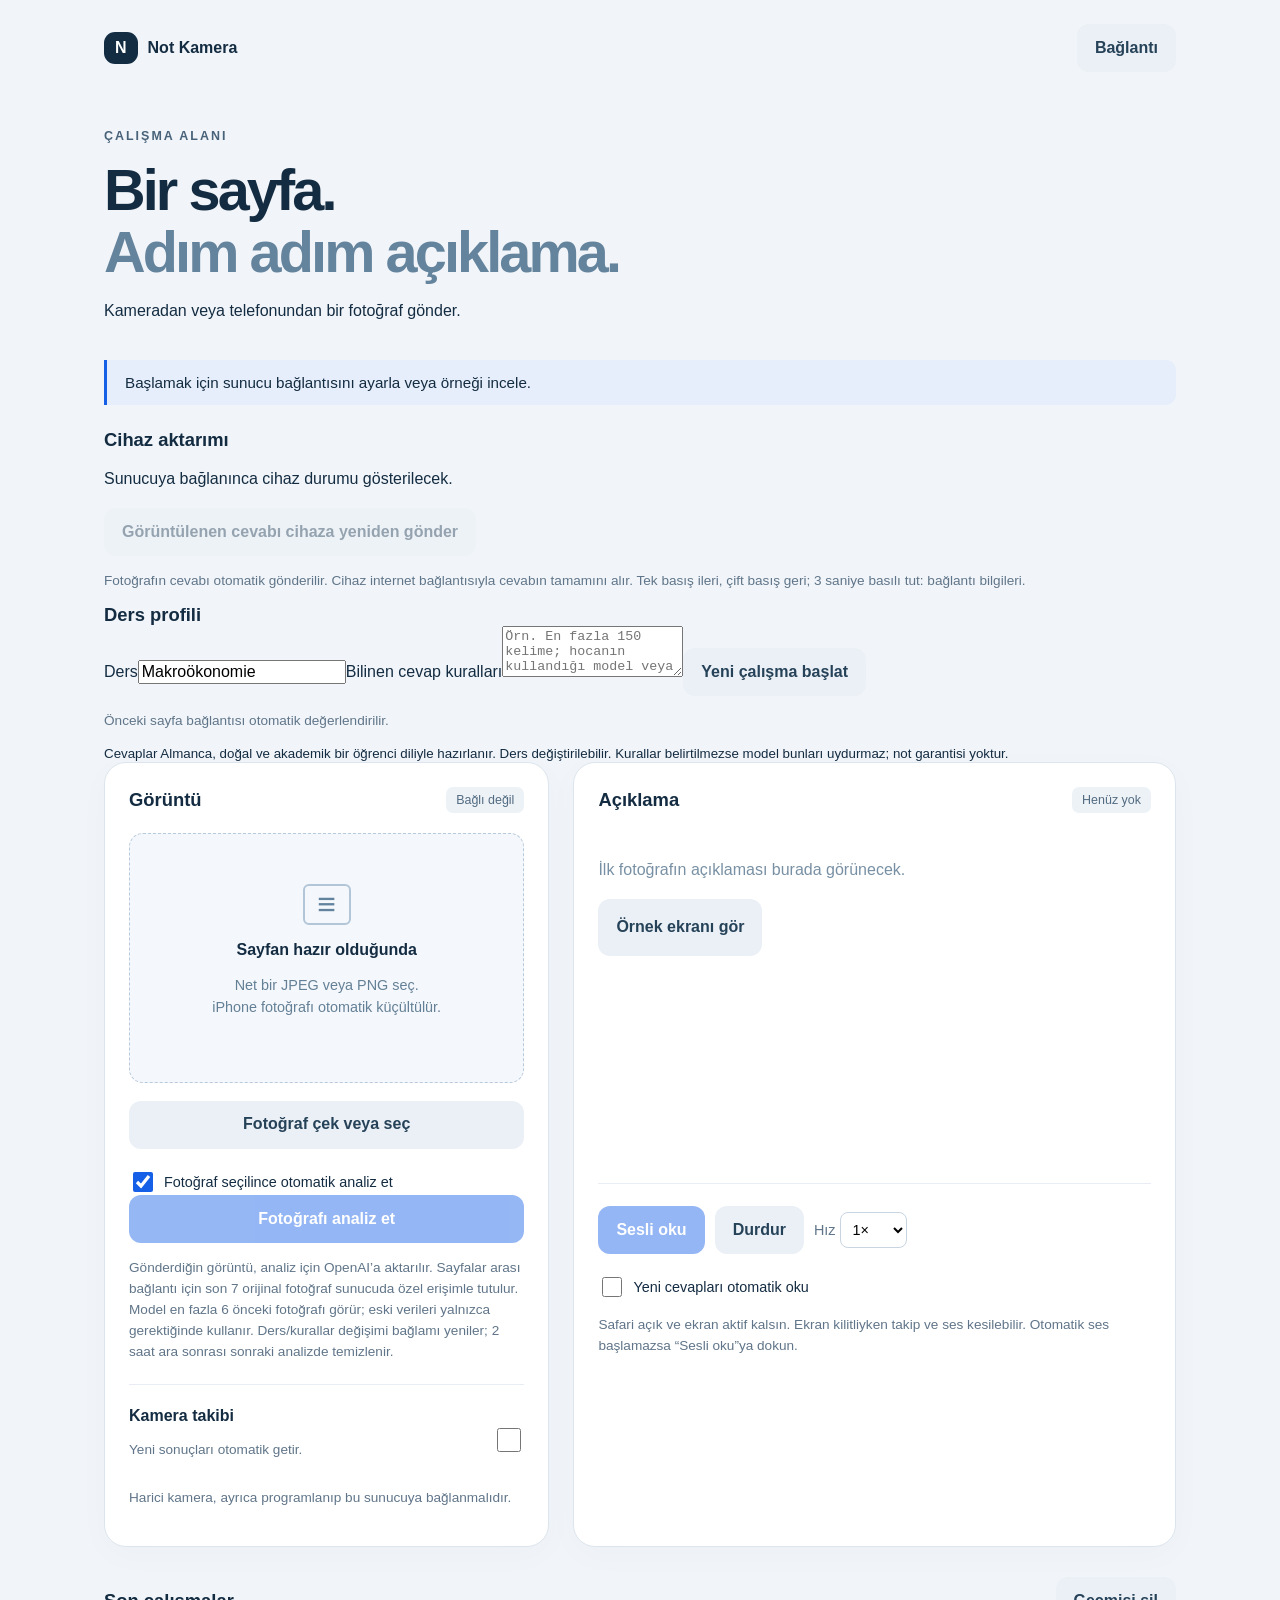
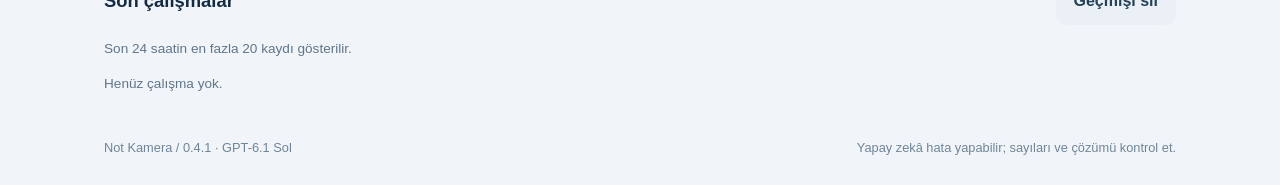
==== commit ed5a8a5b: "Release 0.10.0: use earlier original pages only when the new task needs them Send up to six prior su" ====
--- a/web/index.html
+++ b/web/index.html
@@ -1,10 +1,10 @@
 <!doctype html>
-<html lang="tr"><head><meta charset="utf-8"><meta name="viewport" content="width=device-width,initial-scale=1,viewport-fit=cover"><meta name="theme-color" content="#142c42"><meta name="apple-mobile-web-app-capable" content="yes"><title>Not Kamera · Çalışma alanı</title><link rel="stylesheet" href="style.css"><script src="app.js?v=0.4.1" defer></script></head>
+<html lang="tr"><head><meta charset="utf-8"><meta name="viewport" content="width=device-width,initial-scale=1,viewport-fit=cover"><meta name="theme-color" content="#142c42"><meta name="apple-mobile-web-app-capable" content="yes"><title>Not Kamera · Çalışma alanı</title><link rel="stylesheet" href="style.css"><script src="app.js?v=0.10.0" defer></script></head>
 <body><header><a class="brand" href="./"><span class="mark">N</span> Not Kamera</a><button id="settingsButton" class="quiet">Bağlantı</button></header>
 <main><div class="intro"><span class="eyebrow">ÇALIŞMA ALANI</span><h1>Bir sayfa.<br><span>Adım adım açıklama.</span></h1><p>Kameradan veya telefonundan bir fotoğraf gönder.</p></div>
 <div id="notice" role="status" aria-live="polite">Başlamak için sunucu bağlantısını ayarla veya örneği incele.</div>
-<section><h2>Cihaz aktarımı</h2><p id="deviceStatus" role="status">Sunucuya bağlanınca cihaz durumu gösterilecek.</p><button id="sendDevice" class="quiet" disabled>Görüntülenen cevabı cihaza yeniden gönder</button><p class="caption">Fotoğrafın cevabı otomatik gönderilir. Cihaz internet bağlantısıyla cevabın tamamını alır. Tek basış ileri, çift basış geri; 3 saniye basılı tut: bağlantı bilgileri.</p></section><section><h2>Ders profili</h2><label>Ders<input id="course" value="Makroökonomie" maxlength="120" placeholder="Örn. Statistik, Mikroökonomie"></label><label>Bilinen cevap kuralları<textarea id="rules" maxlength="1000" rows="3" placeholder="Örn. En fazla 150 kelime; hocanın kullandığı model veya gösterim"></textarea></label><small>Cevaplar Almanca, doğal ve akademik bir öğrenci diliyle hazırlanır. Ders değiştirilebilir. Kurallar belirtilmezse model bunları uydurmaz; not garantisi yoktur.</small></section><div class="grid"><section class="panel source"><div class="sectionhead"><h2>Görüntü</h2><span id="connectionBadge" class="badge">Bağlı değil</span></div><div class="preview" id="preview"><div id="placeholder"><div class="page-icon">≡</div><strong>Sayfan hazır olduğunda</strong><p>Net bir JPEG veya PNG seç.<br>iPhone fotoğrafı otomatik küçültülür.</p></div><img id="photo" alt="Seçilen çalışma sayfası" hidden></div>
-<label class="filebutton" for="file">Fotoğraf çek veya seç</label><input id="file" type="file" accept="image/*" capture="environment" hidden><label class="check"><input id="autoAnalyze" type="checkbox" checked> Fotoğraf seçilince otomatik analiz et</label><button id="send" disabled>Fotoğrafı analiz et</button><p class="caption">Gönderdiğin görüntü, analiz için OpenAI’a aktarılır. Fotoğraf sunucuda dosya olarak saklanmaz.</p><div class="divider"></div><div class="sectionhead"><div><h3>Kamera takibi</h3><p class="caption">Yeni sonuçları otomatik getir.</p></div><label class="switch"><input id="watch" type="checkbox" aria-label="Kamera sonuçlarını takip et"><span></span></label></div><p class="caption">Harici kamera, ayrıca programlanıp bu sunucuya bağlanmalıdır.</p></section>
+<section><h2>Cihaz aktarımı</h2><p id="deviceStatus" role="status">Sunucuya bağlanınca cihaz durumu gösterilecek.</p><button id="sendDevice" class="quiet" disabled>Görüntülenen cevabı cihaza yeniden gönder</button><p class="caption">Fotoğrafın cevabı otomatik gönderilir. Cihaz internet bağlantısıyla cevabın tamamını alır. Tek basış ileri, çift basış geri; 3 saniye basılı tut: bağlantı bilgileri.</p></section><section><h2>Ders profili</h2><label>Ders<input id="course" value="Makroökonomie" maxlength="120" placeholder="Örn. Statistik, Mikroökonomie"></label><label>Bilinen cevap kuralları<textarea id="rules" maxlength="1000" rows="3" placeholder="Örn. En fazla 150 kelime; hocanın kullandığı model veya gösterim"></textarea></label><button type="button" id="newStudy" class="quiet">Yeni çalışma başlat</button><p id="contextStatus" class="caption">Önceki sayfa bağlantısı otomatik değerlendirilir.</p><small>Cevaplar Almanca, doğal ve akademik bir öğrenci diliyle hazırlanır. Ders değiştirilebilir. Kurallar belirtilmezse model bunları uydurmaz; not garantisi yoktur.</small></section><div class="grid"><section class="panel source"><div class="sectionhead"><h2>Görüntü</h2><span id="connectionBadge" class="badge">Bağlı değil</span></div><div class="preview" id="preview"><div id="placeholder"><div class="page-icon">≡</div><strong>Sayfan hazır olduğunda</strong><p>Net bir JPEG veya PNG seç.<br>iPhone fotoğrafı otomatik küçültülür.</p></div><img id="photo" alt="Seçilen çalışma sayfası" hidden></div>
+<label class="filebutton" for="file">Fotoğraf çek veya seç</label><input id="file" type="file" accept="image/*" capture="environment" hidden><label class="check"><input id="autoAnalyze" type="checkbox" checked> Fotoğraf seçilince otomatik analiz et</label><button id="send" disabled>Fotoğrafı analiz et</button><p class="caption">Gönderdiğin görüntü, analiz için OpenAI’a aktarılır. Sayfalar arası bağlantı için son 7 orijinal fotoğraf sunucuda özel erişimle tutulur. Model en fazla 6 önceki fotoğrafı görür; eski verileri yalnızca gerektiğinde kullanır. Ders/kurallar değişimi bağlamı yeniler; 2 saat ara sonrası sonraki analizde temizlenir.</p><div class="divider"></div><div class="sectionhead"><div><h3>Kamera takibi</h3><p class="caption">Yeni sonuçları otomatik getir.</p></div><label class="switch"><input id="watch" type="checkbox" aria-label="Kamera sonuçlarını takip et"><span></span></label></div><p class="caption">Harici kamera, ayrıca programlanıp bu sunucuya bağlanmalıdır.</p></section>
 <section class="panel result"><div class="sectionhead"><h2>Açıklama</h2><span id="resultBadge" class="badge">Henüz yok</span></div><div id="answer" class="answer" aria-live="polite"><p class="empty">İlk fotoğrafın açıklaması burada görünecek.</p><button class="quiet" id="demo">Örnek ekranı gör</button></div><div class="audio"><button id="speak" disabled>Sesli oku</button><button id="stop" class="quiet">Durdur</button><label>Hız <select id="rate"><option value="0.8">0,8×</option><option value="1" selected>1×</option><option value="1.2">1,2×</option></select></label></div><label class="check"><input id="autoSpeak" type="checkbox"> Yeni cevapları otomatik oku</label><p class="caption">Safari açık ve ekran aktif kalsın. Ekran kilitliyken takip ve ses kesilebilir. Otomatik ses başlamazsa “Sesli oku”ya dokun.</p></section></div>
 <section class="history"><div class="sectionhead"><h2>Son çalışmalar</h2><button class="quiet" id="clear">Geçmişi sil</button></div><p class="caption">Son 24 saatin en fazla 20 kaydı gösterilir.</p><div id="historyList"><p class="caption">Henüz çalışma yok.</p></div></section><footer>Not Kamera / 0.4.1 · GPT-6.1 Sol <span>Yapay zekâ hata yapabilir; sayıları ve çözümü kontrol et.</span></footer></main>
 <dialog id="settings"><form id="connectForm"><div class="sectionhead"><h2>Sunucu bağlantısı</h2><button type="button" id="close" class="quiet">Kapat</button></div><p>Supabase analiz adresi hazırdır. Kendi uygulama erişim kodunu gir; OpenAI modeli GPT-6.1 Sol olarak sabittir.</p><label>Sunucu adresi<input id="apiUrl" type="url" placeholder="https://api.ornek.com" required autocomplete="url"></label><label>Uygulama erişim kodu<input id="appToken" type="password" minlength="32" required autocomplete="off"></label><label>Cihazın yerel adresi<input id="deviceUrl" type="url" placeholder="http://192.168.1.50" autocomplete="off"></label><button type="button" id="openDevice" class="quiet">Cihazı eşleştir</button><p class="caption">Cihazda 0.4.1 gerekir. İlk eşleştirmede telefon ve cihaz aynı ağda olsun. BOOT’a uzun basıp IP adresini gir. Eşleştirmeden sonra bu HTTPS siteden fotoğraf gönderebilirsin; cihaz cevabı kendisi alır.</p><p class="caption">Buraya OpenAI API anahtarını yazma. Erişim kodu yalnızca bu sekmenin oturumunda saklanır.</p><button type="submit">Bağlan</button><button type="button" id="disconnect" class="quiet">Bağlantıyı kaldır</button></form></dialog>
